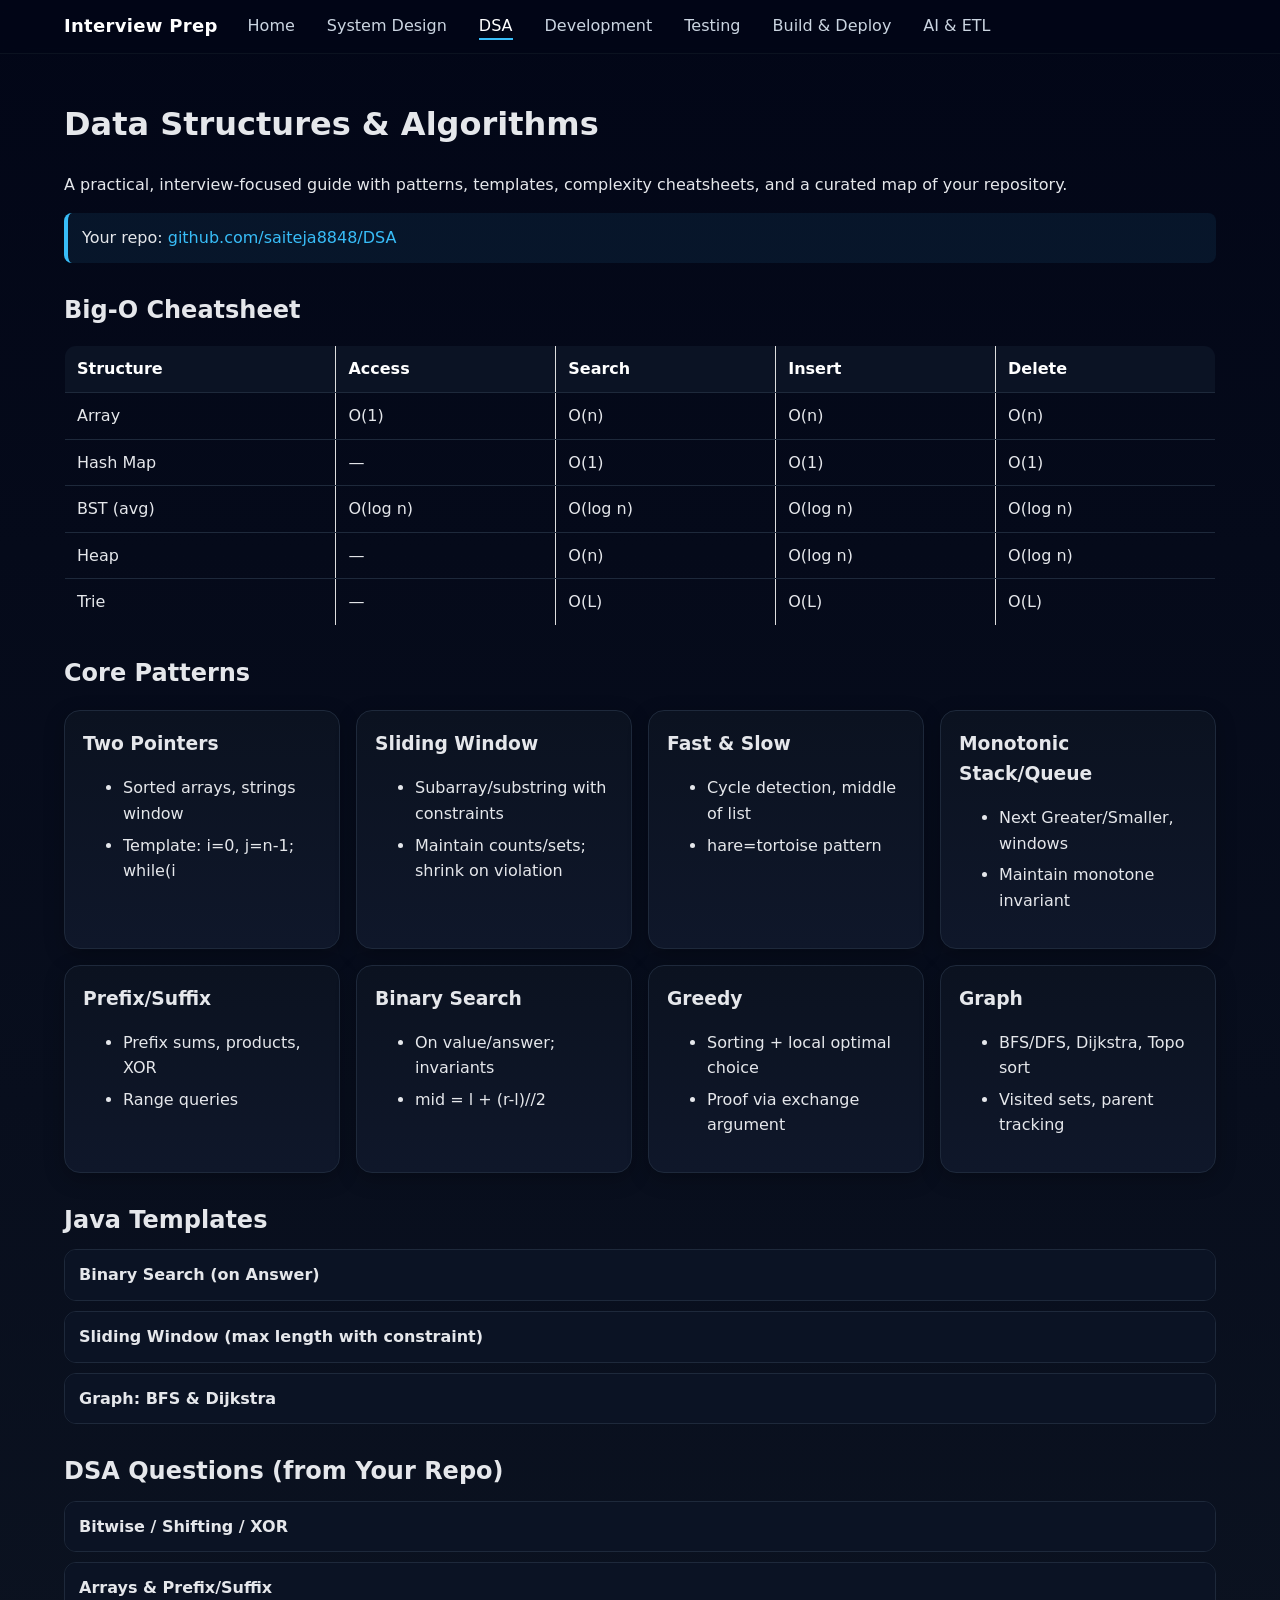
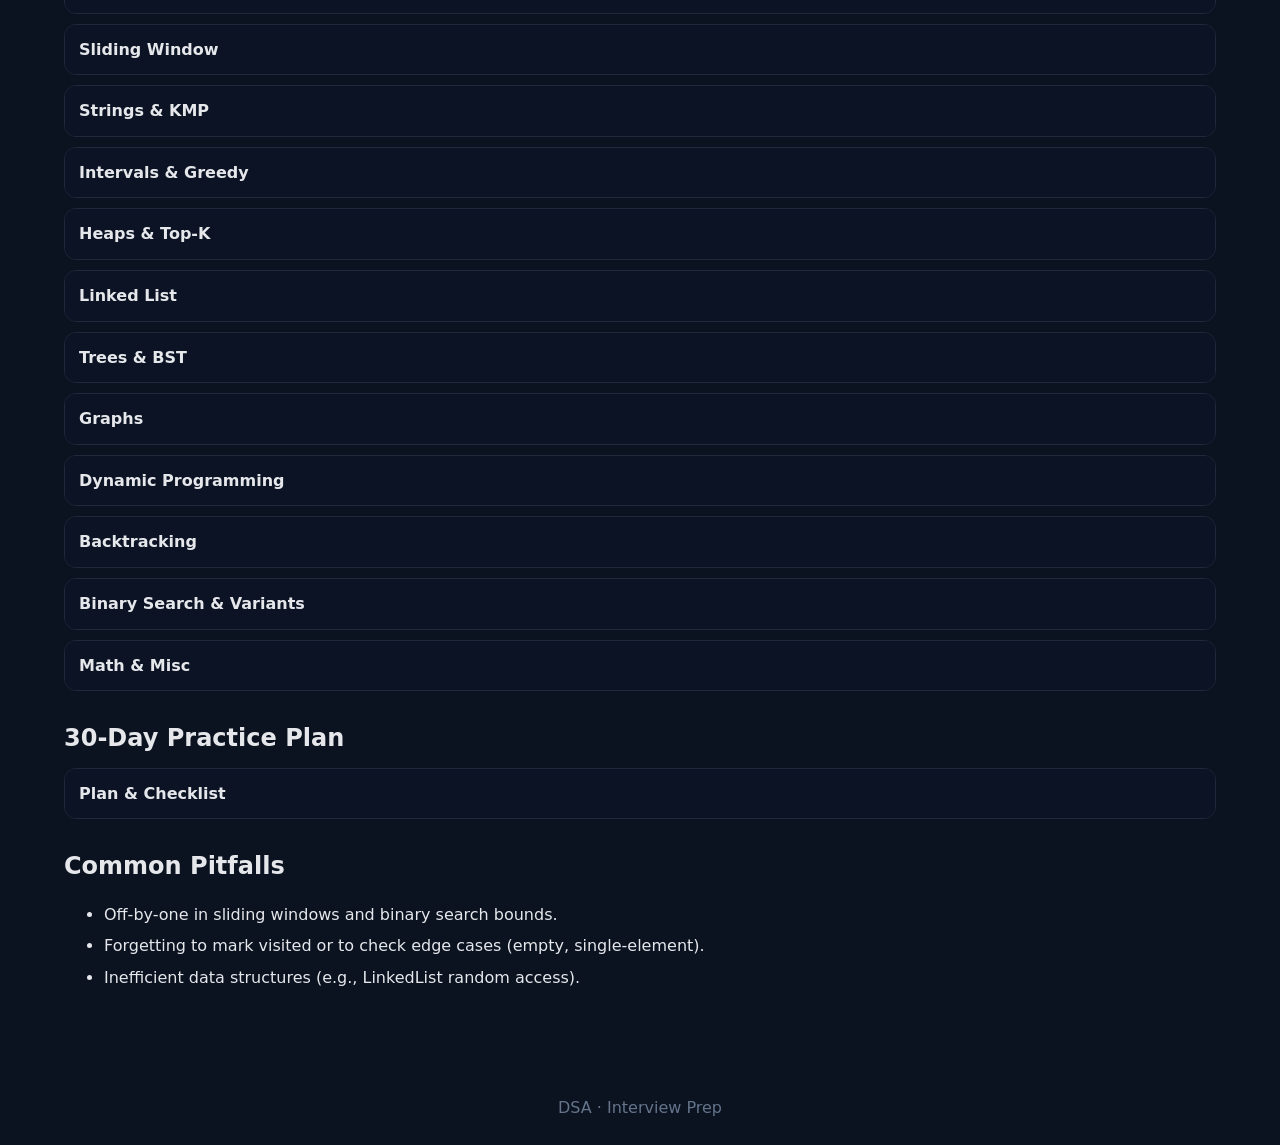
==== dsa.html @ 1229362e "added" ====
<!doctype html><html lang="en"><head>
<meta charset="utf-8"><meta name="viewport" content="width=device-width,initial-scale=1">
<title>DSA — Interview Prep</title>
<link rel="stylesheet" href="assets/style.css">
</head><body>

<div class="nav">
  <div class="wrap container">
    <div class="brand">Interview Prep</div>
    <nav style="display:flex;gap:12px;flex-wrap:wrap">
      <a href="index.html">Home</a>
      <a href="system-design.html">System Design</a>
      <a href="dsa.html">DSA</a>
      <a href="development.html">Development</a>
      <a href="testing.html">Testing</a>
      <a href="devops.html">Build & Deploy</a>
      <a href="ai.html">AI & ETL</a>
    </nav>
  </div>
</div>

<div class="container">
  <h1>Data Structures & Algorithms</h1>
  <p>A practical, interview-focused guide with patterns, templates, complexity cheatsheets, and a curated map of your repository.</p>

  <div class="callout">
    Your repo: <a href="https://github.com/saiteja8848/DSA" target="_blank" rel="noopener">github.com/saiteja8848/DSA</a>
  </div>

  <h2 class="section">Big-O Cheatsheet</h2>
  <table class="table">
    <tr><th>Structure</th><th>Access</th><th>Search</th><th>Insert</th><th>Delete</th></tr>
    <tr><td>Array</td><td>O(1)</td><td>O(n)</td><td>O(n)</td><td>O(n)</td></tr>
    <tr><td>Hash Map</td><td>—</td><td>O(1)</td><td>O(1)</td><td>O(1)</td></tr>
    <tr><td>BST (avg)</td><td>O(log n)</td><td>O(log n)</td><td>O(log n)</td><td>O(log n)</td></tr>
    <tr><td>Heap</td><td>—</td><td>O(n)</td><td>O(log n)</td><td>O(log n)</td></tr>
    <tr><td>Trie</td><td>—</td><td>O(L)</td><td>O(L)</td><td>O(L)</td></tr>
  </table>

  <h2 class="section">Core Patterns</h2>
  <div class="grid">
    <div class="card"><h3>Two Pointers</h3><ul class="tight"><li>Sorted arrays, strings window</li><li>Template: i=0, j=n-1; while(i<j){...}</li></ul></div>
    <div class="card"><h3>Sliding Window</h3><ul class="tight"><li>Subarray/substring with constraints</li><li>Maintain counts/sets; shrink on violation</li></ul></div>
    <div class="card"><h3>Fast & Slow</h3><ul class="tight"><li>Cycle detection, middle of list</li><li>hare=tortoise pattern</li></ul></div>
    <div class="card"><h3>Monotonic Stack/Queue</h3><ul class="tight"><li>Next Greater/Smaller, windows</li><li>Maintain monotone invariant</li></ul></div>
    <div class="card"><h3>Prefix/Suffix</h3><ul class="tight"><li>Prefix sums, products, XOR</li><li>Range queries</li></ul></div>
    <div class="card"><h3>Binary Search</h3><ul class="tight"><li>On value/answer; invariants</li><li>mid = l + (r-l)//2</li></ul></div>
    <div class="card"><h3>Greedy</h3><ul class="tight"><li>Sorting + local optimal choice</li><li>Proof via exchange argument</li></ul></div>
    <div class="card"><h3>Graph</h3><ul class="tight"><li>BFS/DFS, Dijkstra, Topo sort</li><li>Visited sets, parent tracking</li></ul></div>
  </div>

  <h2 class="section">Java Templates</h2>
  <details class="accordion"><summary>Binary Search (on Answer)</summary>
    <div class="pad code"><pre><code>int solve(int[] a){
  int l = 0, r = 1_000_000_000;
  while(l &lt; r){
    int m = l + (r - l)/2;
    if(check(a, m)) r = m; else l = m + 1;
  }
  return l;
}
// boolean check(...) implements feasibility
</code></pre></div>
  </details>

  <details class="accordion"><summary>Sliding Window (max length with constraint)</summary>
    <div class="pad code"><pre><code>int atMostKDistinct(int[] a, int k){
  Map&lt;Integer,Integer&gt; cnt = new HashMap&lt;&gt;();
  int i=0, best=0;
  for(int j=0;j&lt;a.length;j++){
    cnt.merge(a[j],1,Integer::sum);
    while(cnt.size() &gt; k){
      cnt.put(a[i], cnt.get(a[i])-1);
      if(cnt.get(a[i])==0) cnt.remove(a[i]);
      i++;
    }
    best = Math.max(best, j - i + 1);
  }
  return best;
}
</code></pre></div>
  </details>

  <details class="accordion"><summary>Graph: BFS & Dijkstra</summary>
    <div class="pad code"><pre><code>int bfs(int n, List&lt;List&lt;Integer&gt;&gt; g, int s){
  Queue&lt;Integer&gt; q = new ArrayDeque&lt;&gt;();
  boolean[] seen = new boolean[n];
  int[] dist = new int[n];
  q.add(s); seen[s]=true;
  while(!q.isEmpty()){
    int u=q.poll();
    for(int v:g.get(u)){
      if(!seen[v]){seen[v]=true;dist[v]=dist[u]+1;q.add(v);}
    }
  }
  return Arrays.stream(dist).max().getAsInt();
}
</code></pre></div>
  </details>


<h2 class="section">DSA Questions (from Your Repo)</h2>

<details class="accordion"><summary>Bitwise / Shifting / XOR</summary>
  <div class="pad">
    <ul class="tight">
      <li><a target="_blank" href="https://leetcode.com/problems/number-of-1-bits/">Number of 1 Bits</a></li>
      <li><a target="_blank" href="https://leetcode.com/problems/reverse-bits/">Reverse Bits</a></li>
      <li><a target="_blank" href="https://leetcode.com/problems/counting-bits/">Counting Bits</a></li>
      <li><a target="_blank" href="https://leetcode.com/problems/single-number/">Single Number</a></li>
      <li><a target="_blank" href="https://leetcode.com/problems/single-number-iii/">Single Number III</a></li>
      <li><a target="_blank" href="https://leetcode.com/problems/missing-number/">Missing Number</a></li>
    </ul>
  </div>
</details>

<details class="accordion"><summary>Arrays & Prefix/Suffix</summary>
  <div class="pad">
    <ul class="tight">
      <li><a target="_blank" href="https://leetcode.com/problems/product-of-array-except-self/">Product of Array Except Self</a></li>
      <li><a target="_blank" href="https://leetcode.com/problems/rotate-array/">Rotate Array</a></li>
      <li><a target="_blank" href="https://leetcode.com/problems/summary-ranges/">Summary Ranges</a></li>
      <li><a target="_blank" href="https://leetcode.com/problems/maximum-subarray/">Maximum Subarray (Kadane)</a></li>
      <li><a target="_blank" href="https://leetcode.com/problems/longest-consecutive-sequence/">Longest Consecutive Sequence</a></li>
      <li><a target="_blank" href="https://leetcode.com/problems/subarray-sum-equals-k/">Subarray Sum Equals K</a></li>
    </ul>
  </div>
</details>

<details class="accordion"><summary>Sliding Window</summary>
  <div class="pad">
    <ul class="tight">
      <li><a target="_blank" href="https://leetcode.com/problems/longest-substring-without-repeating-characters/">Longest Substring Without Repeating Characters</a></li>
      <li><a target="_blank" href="https://leetcode.com/problems/longest-repeating-character-replacement/">Longest Repeating Character Replacement</a></li>
      <li><a target="_blank" href="https://leetcode.com/problems/minimum-size-subarray-sum/">Minimum Size Subarray Sum</a></li>
      <li><a target="_blank" href="https://leetcode.com/problems/fruit-into-baskets/">Fruit Into Baskets</a></li>
    </ul>
  </div>
</details>

<details class="accordion"><summary>Strings & KMP</summary>
  <div class="pad">
    <ul class="tight">
      <li><a target="_blank" href="https://leetcode.com/problems/valid-anagram/">Valid Anagram</a></li>
      <li><a target="_blank" href="https://leetcode.com/problems/string-compression/">String Compression</a></li>
      <li><a target="_blank" href="https://leetcode.com/problems/longest-common-prefix/">Longest Common Prefix</a></li>
      <li><a target="_blank" href="https://leetcode.com/problems/implement-strstr/">Implement strStr() (KMP)</a></li>
      <li><a target="_blank" href="https://leetcode.com/problems/find-the-index-of-the-first-occurrence-in-a-string/">First Occurrence in a String (KMP)</a></li>
    </ul>
  </div>
</details>

<details class="accordion"><summary>Intervals & Greedy</summary>
  <div class="pad">
    <ul class="tight">
      <li><a target="_blank" href="https://leetcode.com/problems/merge-intervals/">Merge Intervals</a></li>
      <li><a target="_blank" href="https://leetcode.com/problems/non-overlapping-intervals/">Non-overlapping Intervals</a></li>
      <li><a target="_blank" href="https://leetcode.com/problems/minimum-number-of-arrows-to-burst-balloons/">Min Arrows to Burst Balloons</a></li>
      <li><a target="_blank" href="https://leetcode.com/problems/insert-interval/">Insert Interval</a></li>
    </ul>
  </div>
</details>

<details class="accordion"><summary>Heaps & Top-K</summary>
  <div class="pad">
    <ul class="tight">
      <li><a target="_blank" href="https://leetcode.com/problems/kth-largest-element-in-an-array/">Kth Largest in Array</a></li>
      <li><a target="_blank" href="https://leetcode.com/problems/top-k-frequent-elements/">Top K Frequent Elements</a></li>
      <li><a target="_blank" href="https://leetcode.com/problems/task-scheduler/">Task Scheduler</a></li>
      <li><a target="_blank" href="https://leetcode.com/problems/find-median-from-data-stream/">Median from Data Stream</a></li>
    </ul>
  </div>
</details>

<details class="accordion"><summary>Linked List</summary>
  <div class="pad">
    <ul class="tight">
      <li><a target="_blank" href="https://leetcode.com/problems/reverse-linked-list/">Reverse Linked List</a></li>
      <li><a target="_blank" href="https://leetcode.com/problems/linked-list-cycle/">Linked List Cycle (Floyd)</a></li>
      <li><a target="_blank" href="https://leetcode.com/problems/merge-two-sorted-lists/">Merge Two Sorted Lists</a></li>
      <li><a target="_blank" href="https://leetcode.com/problems/add-two-numbers/">Add Two Numbers</a></li>
    </ul>
  </div>
</details>

<details class="accordion"><summary>Trees & BST</summary>
  <div class="pad">
    <ul class="tight">
      <li><a target="_blank" href="https://leetcode.com/problems/maximum-depth-of-binary-tree/">Max Depth of Binary Tree</a></li>
      <li><a target="_blank" href="https://leetcode.com/problems/invert-binary-tree/">Invert Binary Tree</a></li>
      <li><a target="_blank" href="https://leetcode.com/problems/serialize-and-deserialize-binary-tree/">Serialize and Deserialize</a></li>
      <li><a target="_blank" href="https://leetcode.com/problems/validate-binary-search-tree/">Validate BST</a></li>
      <li><a target="_blank" href="https://leetcode.com/problems/kth-smallest-element-in-a-bst/">Kth Smallest in BST</a></li>
    </ul>
  </div>
</details>

<details class="accordion"><summary>Graphs</summary>
  <div class="pad">
    <ul class="tight">
      <li><a target="_blank" href="https://leetcode.com/problems/number-of-islands/">Number of Islands (DFS/BFS)</a></li>
      <li><a target="_blank" href="https://leetcode.com/problems/course-schedule/">Course Schedule (Topo Sort)</a></li>
      <li><a target="_blank" href="https://leetcode.com/problems/clone-graph/">Clone Graph</a></li>
      <li><a target="_blank" href="https://leetcode.com/problems/network-delay-time/">Network Delay Time (Dijkstra)</a></li>
      <li><a target="_blank" href="https://leetcode.com/problems/rotting-oranges/">Rotting Oranges (Multi-source BFS)</a></li>
    </ul>
  </div>
</details>

<details class="accordion"><summary>Dynamic Programming</summary>
  <div class="pad">
    <ul class="tight">
      <li><a target="_blank" href="https://leetcode.com/problems/climbing-stairs/">Climbing Stairs</a></li>
      <li><a target="_blank" href="https://leetcode.com/problems/coin-change/">Coin Change (Min coins)</a></li>
      <li><a target="_blank" href="https://leetcode.com/problems/longest-increasing-subsequence/">Longest Increasing Subsequence</a></li>
      <li><a target="_blank" href="https://leetcode.com/problems/house-robber/">House Robber</a></li>
      <li><a target="_blank" href="https://leetcode.com/problems/edit-distance/">Edit Distance</a></li>
      <li><a target="_blank" href="https://leetcode.com/problems/partition-equal-subset-sum/">Partition Equal Subset Sum</a></li>
    </ul>
  </div>
</details>

<details class="accordion"><summary>Backtracking</summary>
  <div class="pad">
    <ul class="tight">
      <li><a target="_blank" href="https://leetcode.com/problems/subsets/">Subsets</a></li>
      <li><a target="_blank" href="https://leetcode.com/problems/permutations/">Permutations</a></li>
      <li><a target="_blank" href="https://leetcode.com/problems/combination-sum/">Combination Sum</a></li>
      <li><a target="_blank" href="https://leetcode.com/problems/n-queens/">N-Queens</a></li>
    </ul>
  </div>
</details>

<details class="accordion"><summary>Binary Search & Variants</summary>
  <div class="pad">
    <ul class="tight">
      <li><a target="_blank" href="https://leetcode.com/problems/binary-search/">Binary Search</a></li>
      <li><a target="_blank" href="https://leetcode.com/problems/search-in-rotated-sorted-array/">Search in Rotated Sorted Array</a></li>
      <li><a target="_blank" href="https://leetcode.com/problems/find-first-and-last-position-of-element-in-sorted-array/">First/Last Position in Sorted Array</a></li>
      <li><a target="_blank" href="https://leetcode.com/problems/find-minimum-in-rotated-sorted-array/">Min in Rotated Sorted Array</a></li>
    </ul>
  </div>
</details>

<details class="accordion"><summary>Math & Misc</summary>
  <div class="pad">
    <ul class="tight">
      <li><a target="_blank" href="https://leetcode.com/problems/fizz-buzz/">Fizz Buzz</a></li>
      <li><a target="_blank" href="https://leetcode.com/problems/powx-n/">Pow(x, n)</a></li>
      <li><a target="_blank" href="https://leetcode.com/problems/sqrtx/">Sqrt(x)</a></li>
      <li><a target="_blank" href="https://leetcode.com/problems/majority-element/">Majority Element (Boyer–Moore)</a></li>
    </ul>
  </div>
</details>


  <h2 class="section">30-Day Practice Plan</h2>
  <details class="accordion"><summary>Plan & Checklist</summary>
    <div class="pad">
      <ol>
        <li><b>Week 1:</b> Arrays/Strings (prefix, two pointers), Hashing</li>
        <li><b>Week 2:</b> Stack/Queue, LinkedList, Sliding Window</li>
        <li><b>Week 3:</b> Trees/Tries, Heaps, Binary Search</li>
        <li><b>Week 4:</b> Graphs & DP basics</li>
      </ol>
      <div class="chips">
        <div class="chip">Daily 2 easy</div><div class="chip">3 medium</div><div class="chip">Review notes</div><div class="chip">Mock weekly</div>
      </div>
    </div>
  </details>

  <h2 class="section">Common Pitfalls</h2>
  <ul class="tight">
    <li>Off-by-one in sliding windows and binary search bounds.</li>
    <li>Forgetting to mark visited or to check edge cases (empty, single-element).</li>
    <li>Inefficient data structures (e.g., LinkedList random access).</li>
  </ul>
</div>
<div class="footer">DSA · Interview Prep</div>
<script src="assets/script.js"></script>
</body></html>
---- assets/style.css ----
:root{
  --bg:#0b1220; --panel:#0f172a; --muted:#94a3b8; --card:#111827; --accent:#60a5fa;
  --text:#e5e7eb; --brand:#38bdf8; --ok:#34d399; --warn:#fbbf24; --danger:#f87171;
}
*{box-sizing:border-box}
html,body{margin:0;padding:0;background:linear-gradient(180deg,#020617 0%,#0b1220 60%);color:var(--text);font-family:Inter,system-ui,Segoe UI,Roboto,Helvetica,Arial,sans-serif;line-height:1.6}
a{color:var(--brand);text-decoration:none} a:hover{text-decoration:underline}
.container{max-width:1200px;margin:0 auto;padding:24px}
.nav{position:sticky;top:0;background:rgba(2,6,23,.7);backdrop-filter:blur(10px);border-bottom:1px solid #0b1220;z-index:20}
.nav .wrap{display:flex;align-items:center;gap:20px;padding:12px 24px}
.brand{font-weight:800;letter-spacing:.3px;font-size:18px;color:#fff}
.nav a{color:#cbd5e1;margin:0 10px} .nav a.active{color:#fff;border-bottom:2px solid var(--brand)}
.hero{padding:48px 24px;text-align:center;background:radial-gradient(1200px 600px at 50% -10%,rgba(56,189,248,.2),transparent),radial-gradient(1000px 400px at 90% 0,rgba(96,165,250,.15),transparent)}
.hero h1{font-size:clamp(28px,4vw,44px);margin:0 0 10px 0}
.hero p{color:var(--muted);margin:0 auto;max-width:780px}
.grid{display:grid;grid-template-columns:repeat(auto-fit,minmax(260px,1fr));gap:16px;margin-top:18px}
.card{background:linear-gradient(180deg,#0b1220,#0f172a);border:1px solid #1e293b;border-radius:16px;padding:18px;box-shadow:0 6px 20px rgba(0,0,0,.25)}
.card h3{margin:0 0 6px 0}
.badge{display:inline-block;padding:2px 8px;border:1px solid #1f2937;border-radius:999px;font-size:12px;color:#9ca3af;margin-right:6px}
.footer{padding:24px;color:#64748b;text-align:center;border-top:1px solid #0b1220;margin-top:40px}
kbd{background:#0b1220;border:1px solid #1e293b;border-bottom-color:#0b1220;padding:2px 6px;border-radius:6px;font-size:12px}
h2.section{margin:28px 0 6px 0}
.callout{border-left:4px solid var(--brand);background:rgba(56,189,248,.08);padding:12px 14px;border-radius:8px;margin:16px 0}
.table{width:100%;border-collapse:collapse;border:1px solid #1e293b;border-radius:12px;overflow:hidden}
.table th,.table td{padding:10px 12px;border-bottom:1px solid #1e293b;text-align:left}
.table th{background:#0b1324}
details.accordion{border:1px solid #1e293b;border-radius:12px;margin:10px 0;overflow:hidden}
details.accordion summary{cursor:pointer;padding:12px 14px;background:#0b1324;font-weight:600;list-style:none}
details.accordion[open] summary{border-bottom:1px solid #1e293b;background:#0f172a}
details.accordion .pad{padding:14px}
.code{background:#0b1324;border:1px solid #1e293b;padding:12px;border-radius:10px;overflow:auto}
.chips{display:flex;flex-wrap:wrap;gap:8px}
.chip{border:1px solid #1e293b;border-radius:999px;padding:4px 10px;color:#cbd5e1;font-size:12px}
ul.tight>li{margin:6px 0}



section {
  margin-bottom: 3rem;
}

section h2 {
  border-bottom: 3px solid #007aff;
  padding-bottom: 0.5rem;
  margin-bottom: 1rem;
}

.table-container {
  overflow-x: auto;
}

table {
  width: 100%;
  border-collapse: collapse;
  margin-top: 1rem;
}

table th, table td {
  border: 1px solid #ddd;
  padding: 0.8rem;
  text-align: left;
}

table th {
  background: #007aff;
  color: white;
}
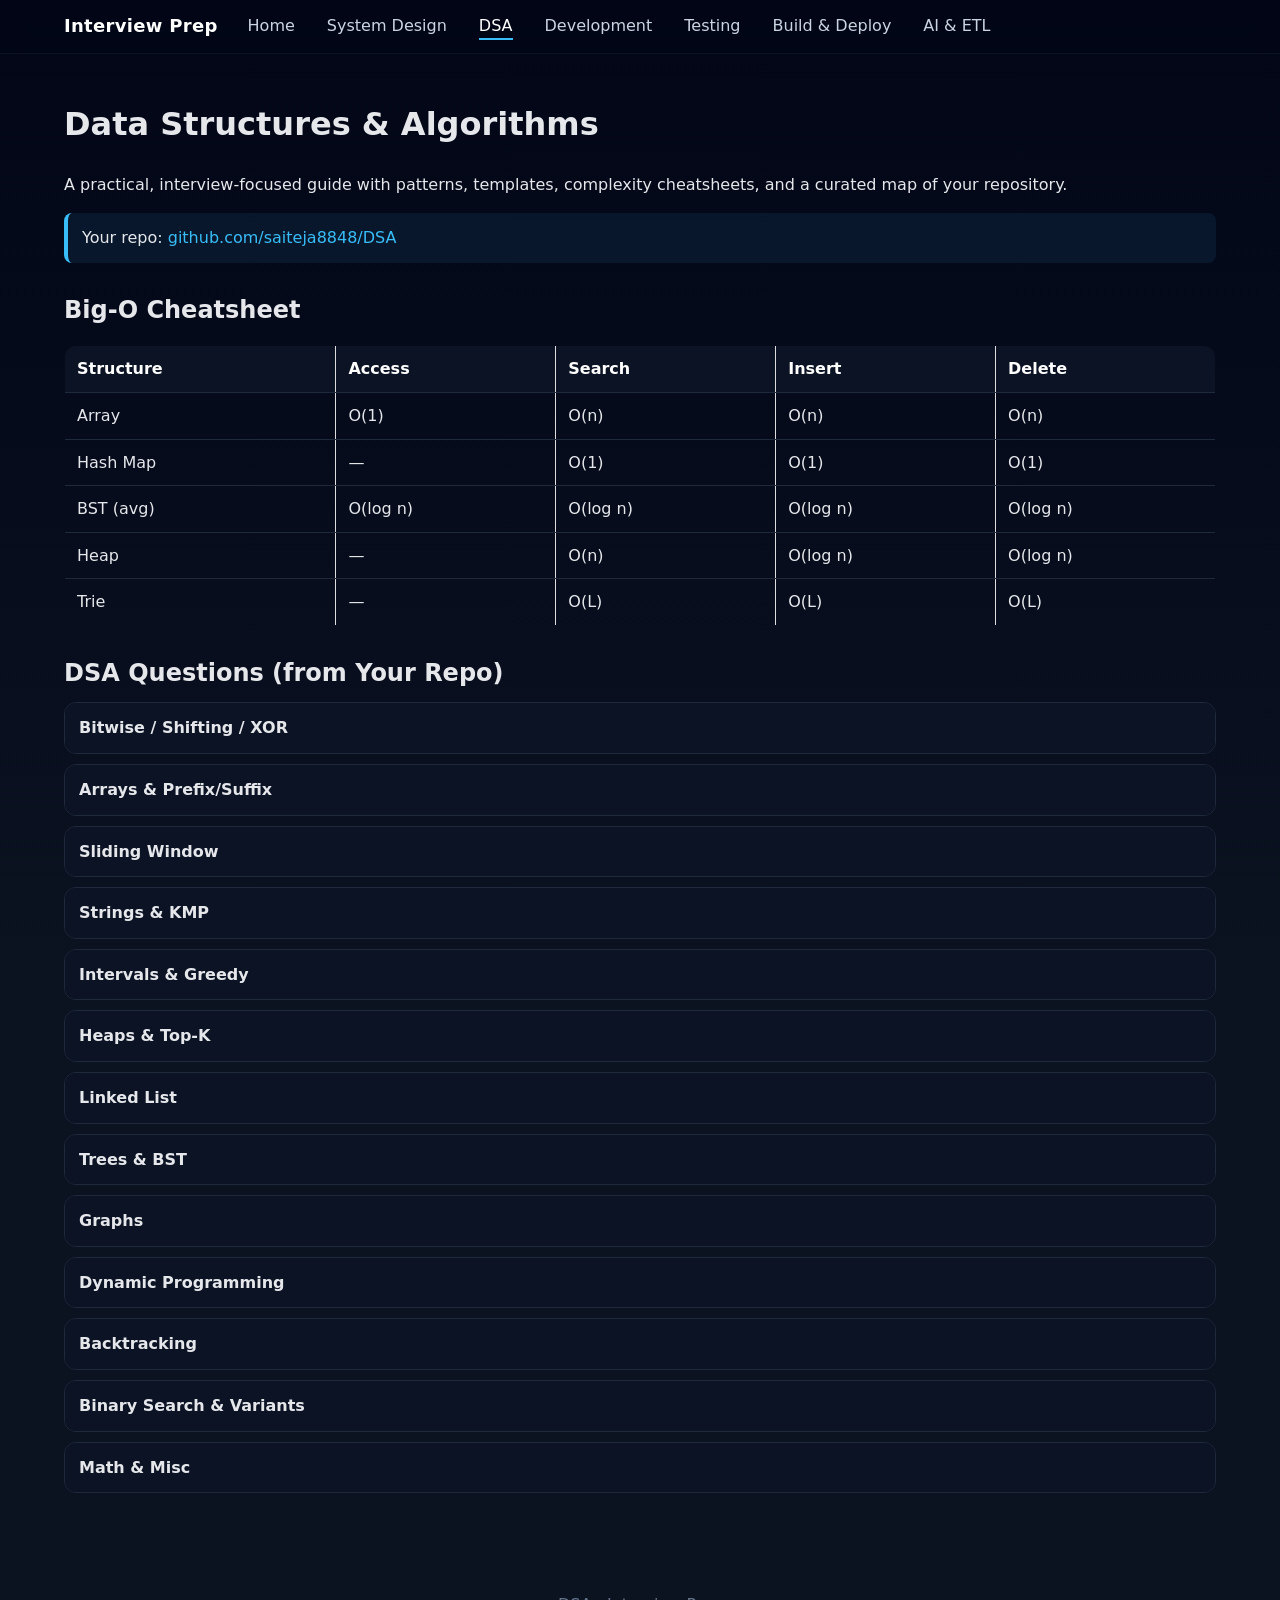
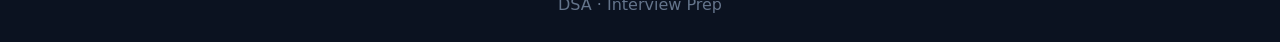
==== commit 6dbd6c8b: "update" ====
--- a/dsa.html
+++ b/dsa.html
@@ -38,7 +38,7 @@
     <tr><td>Trie</td><td>—</td><td>O(L)</td><td>O(L)</td><td>O(L)</td></tr>
   </table>
 
-  <h2 class="section">Core Patterns</h2>
+  <!-- <h2 class="section">Core Patterns</h2>
   <div class="grid">
     <div class="card"><h3>Two Pointers</h3><ul class="tight"><li>Sorted arrays, strings window</li><li>Template: i=0, j=n-1; while(i<j){...}</li></ul></div>
     <div class="card"><h3>Sliding Window</h3><ul class="tight"><li>Subarray/substring with constraints</li><li>Maintain counts/sets; shrink on violation</li></ul></div>
@@ -48,56 +48,7 @@
     <div class="card"><h3>Binary Search</h3><ul class="tight"><li>On value/answer; invariants</li><li>mid = l + (r-l)//2</li></ul></div>
     <div class="card"><h3>Greedy</h3><ul class="tight"><li>Sorting + local optimal choice</li><li>Proof via exchange argument</li></ul></div>
     <div class="card"><h3>Graph</h3><ul class="tight"><li>BFS/DFS, Dijkstra, Topo sort</li><li>Visited sets, parent tracking</li></ul></div>
-  </div>
-
-  <h2 class="section">Java Templates</h2>
-  <details class="accordion"><summary>Binary Search (on Answer)</summary>
-    <div class="pad code"><pre><code>int solve(int[] a){
-  int l = 0, r = 1_000_000_000;
-  while(l &lt; r){
-    int m = l + (r - l)/2;
-    if(check(a, m)) r = m; else l = m + 1;
-  }
-  return l;
-}
-// boolean check(...) implements feasibility
-</code></pre></div>
-  </details>
-
-  <details class="accordion"><summary>Sliding Window (max length with constraint)</summary>
-    <div class="pad code"><pre><code>int atMostKDistinct(int[] a, int k){
-  Map&lt;Integer,Integer&gt; cnt = new HashMap&lt;&gt;();
-  int i=0, best=0;
-  for(int j=0;j&lt;a.length;j++){
-    cnt.merge(a[j],1,Integer::sum);
-    while(cnt.size() &gt; k){
-      cnt.put(a[i], cnt.get(a[i])-1);
-      if(cnt.get(a[i])==0) cnt.remove(a[i]);
-      i++;
-    }
-    best = Math.max(best, j - i + 1);
-  }
-  return best;
-}
-</code></pre></div>
-  </details>
-
-  <details class="accordion"><summary>Graph: BFS & Dijkstra</summary>
-    <div class="pad code"><pre><code>int bfs(int n, List&lt;List&lt;Integer&gt;&gt; g, int s){
-  Queue&lt;Integer&gt; q = new ArrayDeque&lt;&gt;();
-  boolean[] seen = new boolean[n];
-  int[] dist = new int[n];
-  q.add(s); seen[s]=true;
-  while(!q.isEmpty()){
-    int u=q.poll();
-    for(int v:g.get(u)){
-      if(!seen[v]){seen[v]=true;dist[v]=dist[u]+1;q.add(v);}
-    }
-  }
-  return Arrays.stream(dist).max().getAsInt();
-}
-</code></pre></div>
-  </details>
+  </div> -->
 
 
 <h2 class="section">DSA Questions (from Your Repo)</h2>
@@ -254,28 +205,6 @@
   </div>
 </details>
 
-
-  <h2 class="section">30-Day Practice Plan</h2>
-  <details class="accordion"><summary>Plan & Checklist</summary>
-    <div class="pad">
-      <ol>
-        <li><b>Week 1:</b> Arrays/Strings (prefix, two pointers), Hashing</li>
-        <li><b>Week 2:</b> Stack/Queue, LinkedList, Sliding Window</li>
-        <li><b>Week 3:</b> Trees/Tries, Heaps, Binary Search</li>
-        <li><b>Week 4:</b> Graphs & DP basics</li>
-      </ol>
-      <div class="chips">
-        <div class="chip">Daily 2 easy</div><div class="chip">3 medium</div><div class="chip">Review notes</div><div class="chip">Mock weekly</div>
-      </div>
-    </div>
-  </details>
-
-  <h2 class="section">Common Pitfalls</h2>
-  <ul class="tight">
-    <li>Off-by-one in sliding windows and binary search bounds.</li>
-    <li>Forgetting to mark visited or to check edge cases (empty, single-element).</li>
-    <li>Inefficient data structures (e.g., LinkedList random access).</li>
-  </ul>
 </div>
 <div class="footer">DSA · Interview Prep</div>
 <script src="assets/script.js"></script>
